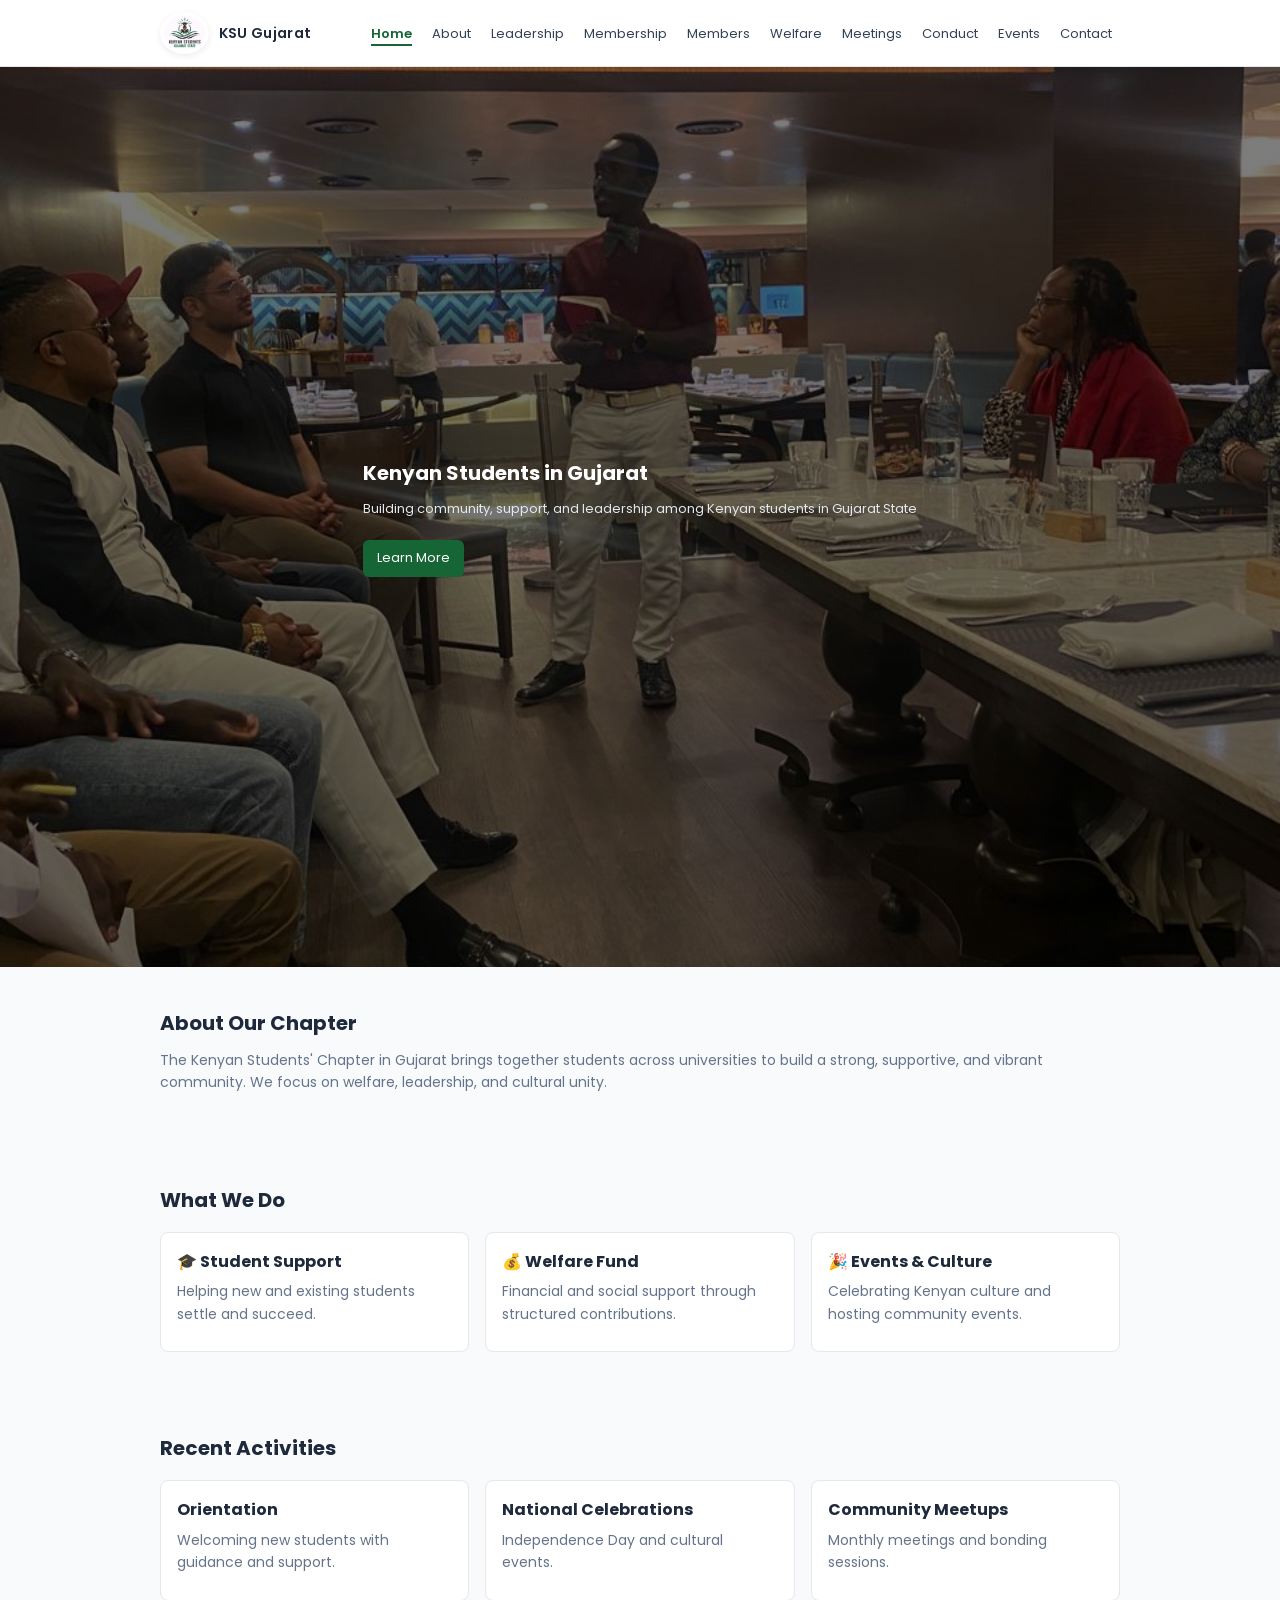
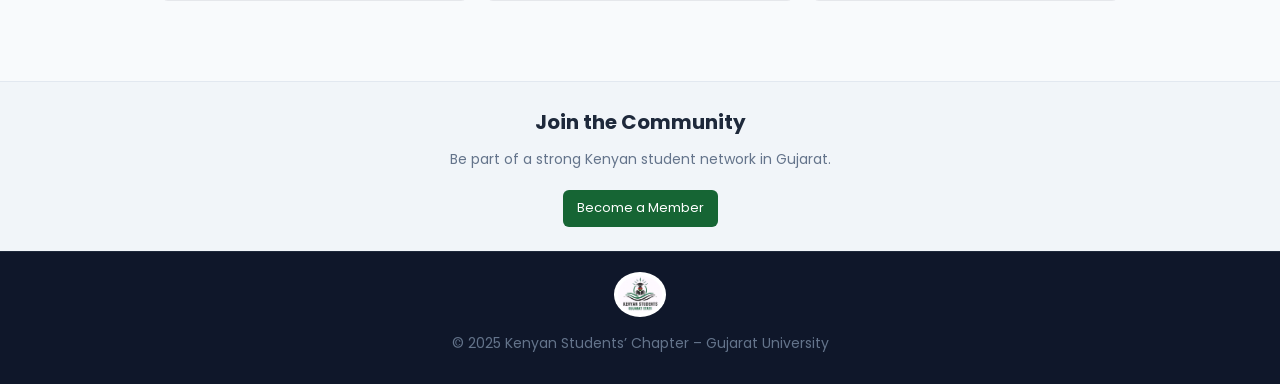
==== index.html @ ba3d0bf3 "initial commit" ====
<!DOCTYPE html>
<html lang="en">
<head>
  <meta charset="UTF-8">
  <meta name="viewport" content="width=device-width, initial-scale=1.0">

  <!-- Google Font -->
  <link href="https://fonts.googleapis.com/css2?family=Poppins:wght@300;400;600&display=swap" rel="stylesheet">

  <link rel="stylesheet" href="styles.css">
  <title>Kenyan Students' Chapter Gujarat</title>
</head>
<body>

<!-- NAVBAR -->
<nav class="navbar">
  <div class="nav-container">

    <!-- BRAND -->
    <div class="brand">
      <img src="images/logo.jpeg" class="logo">
      <span>KSU Gujarat</span>
    </div>

    <!-- NAV LINKS -->
    <div class="nav-links">
      <a href="index.html">Home</a>
      <a href="about.html">About</a>
      <a href="leadership.html">Leadership</a>
      <a href="membership.html">Membership</a>
      <a href="members.html">Members</a>
      <a href="welfare.html">Welfare</a>
      <a href="meetings.html">Meetings</a>
      <a href="conduct.html">Conduct</a>
      <a href="events.html">Events</a>
      <a href="contact.html">Contact</a>
    </div>

  </div>
</nav>
<!-- HERO -->
<section class="hero home-hero">
  <div class="overlay">
    <div>
      <h1>Kenyan Students in Gujarat</h1>
      <p>Building community, support, and leadership among Kenyan students in Gujarat State</p>
      <a href="#about" class="btn">Learn More</a>
    </div>
  </div>
</section>

<!-- ABOUT PREVIEW -->
<section id="about" class="section">
  <div class="content">
    <h2>About Our Chapter</h2>
    <p>
      The Kenyan Students' Chapter in Gujarat brings together students across universities
      to build a strong, supportive, and vibrant community. We focus on welfare,
      leadership, and cultural unity.
    </p>
  </div>
</section>

<!-- FEATURES -->
<section class="section light">
  <div class="content">
    <h2>What We Do</h2>

    <div class="grid">

      <div class="card">
        <h3>🎓 Student Support</h3>
        <p>Helping new and existing students settle and succeed.</p>
      </div>

      <div class="card">
        <h3>💰 Welfare Fund</h3>
        <p>Financial and social support through structured contributions.</p>
      </div>

      <div class="card">
        <h3>🎉 Events & Culture</h3>
        <p>Celebrating Kenyan culture and hosting community events.</p>
      </div>

    </div>
  </div>
</section>

<!-- EVENTS PREVIEW -->
<section class="section">
  <div class="content">
    <h2>Recent Activities</h2>

    <div class="grid">

      <div class="card">
        <h3>Orientation</h3>
        <p>Welcoming new students with guidance and support.</p>
      </div>

      <div class="card">
        <h3>National Celebrations</h3>
        <p>Independence Day and cultural events.</p>
      </div>

      <div class="card">
        <h3>Community Meetups</h3>
        <p>Monthly meetings and bonding sessions.</p>
      </div>

    </div>

  </div>
</section>

<!-- CTA -->
<section class="cta">
  <h2>Join the Community</h2>
  <p>Be part of a strong Kenyan student network in Gujarat.</p>
  <a href="membership.html" class="btn">Become a Member</a>
</section>

<!-- FOOTER -->
<footer>
  <img src="images/logo.jpeg" class="footer-logo">
  <p>© 2025 Kenyan Students’ Chapter – Gujarat University</p>
</footer>

<script src="script.js"></script>

<script>
  const links = document.querySelectorAll(".nav-links a");
  const currentPage = window.location.pathname.split("/").pop();

  links.forEach(link => {
    const linkPage = link.getAttribute("href");

    if (linkPage === currentPage || (currentPage === "" && linkPage === "index.html")) {
      link.classList.add("active");
    }
  });
</script>

</body>
</html>
---- styles.css ----
/* ===============================
   RESET & GLOBAL
=============================== */
* {
  margin: 0;
  padding: 0;
  box-sizing: border-box;
}

html {
  scroll-behavior: smooth;
}

body {
  font-family: 'Poppins', sans-serif;
  background: #f8fafc;
  color: #1e293b;
  line-height: 1.6;
}

/* ===============================
   DESIGN SYSTEM
=============================== */
:root {
  --space-xs: 6px;
  --space-sm: 10px;
  --space-md: 16px;
  --space-lg: 24px;
  --space-xl: 40px;

  --text-sm: 13px;
  --text-base: 14px;
  --text-md: 16px;
  --text-lg: 20px;
  --text-xl: 26px;

  --primary: #166534;
  --text-main: #1e293b;
  --text-muted: #64748b;
}

/* ===============================
   NAVBAR
=============================== */
.navbar {
  background: white;
  position: sticky;
  top: 0;
  z-index: 1000;
  border-bottom: 1px solid #e2e8f0;
}

.nav-container {
  max-width: 1000px;
  margin: auto;
  padding: 12px 20px;
  display: flex;
  justify-content: space-between;
  align-items: center;
}

.logo {
  height: 42px;
  border-radius: 50%;
  background: white;
  padding: 4px;
  box-shadow: 0 2px 6px rgba(0,0,0,0.08);
}
.nav-links a {
  margin: 0 8px;
  text-decoration: none;
  color: #334155;
  font-size: var(--text-sm);
  position: relative;
}

.nav-links a::after {
  content: "";
  position: absolute;
  width: 0%;
  height: 2px;
  background: var(--primary);
  bottom: -3px;
  left: 0;
  transition: 0.3s;
}

.nav-links a:hover::after {
  width: 100%;
}

/* ===============================
   HERO
=============================== */
.hero {
  height: 160px;
  display: flex;
  align-items: center;
  justify-content: center;
}

/* FIXED ALIGNMENT */
.overlay {
  max-width: 1000px;
  margin: auto;
  padding: 15px 20px;
  text-align: left;
}
.overlay h1 {
  font-size: var(--text-lg);
  color: white;
}

.overlay p {
  font-size: var(--text-sm);
  color: #e2e8f0;
}

/* ===============================
   HERO BACKGROUNDS
=============================== */
.home-hero {
  height: 100vh; /* full screen */
  background: linear-gradient(rgba(0,0,0,0.5), rgba(0,0,0,0.6)),
              url('images/home.jpeg') center/cover no-repeat;
  display: flex;
  align-items: center;
  justify-content: center;
}
.about-hero { background: linear-gradient(rgba(0,0,0,0.5), rgba(0,0,0,0.6)), url('images/about.jpeg') center/cover no-repeat; }
.leadership-hero { background: linear-gradient(rgba(0,0,0,0.5), rgba(0,0,0,0.6)), url('images/leadership.jpeg') center/cover no-repeat; }
.membership-hero { background: linear-gradient(rgba(0,0,0,0.5), rgba(0,0,0,0.6)), url('images/membership.jpeg') center/cover no-repeat; }
.welfare-hero { background: linear-gradient(rgba(0,0,0,0.5), rgba(0,0,0,0.6)), url('images/welfare.jpeg') center/cover no-repeat; }
.meetings-hero { background: linear-gradient(rgba(0,0,0,0.5), rgba(0,0,0,0.6)), url('images/meetings.jpeg') center/cover no-repeat; }
.conduct-hero { background: linear-gradient(rgba(0,0,0,0.5), rgba(0,0,0,0.6)), url('images/conduct.jpeg') center/cover no-repeat; }
.events-hero { background: linear-gradient(rgba(0,0,0,0.5), rgba(0,0,0,0.6)), url('images/events.jpeg') center/cover no-repeat; }
.contact-hero { background: linear-gradient(rgba(0,0,0,0.5), rgba(0,0,0,0.6)), url('images/contact.jpeg') center/cover no-repeat; }
.members-hero { background: linear-gradient(rgba(0,0,0,0.5), rgba(0,0,0,0.6)), url('images/members.jpeg') center/cover no-repeat; }

/* ===============================
   LAYOUT
=============================== */
.section {
  padding: var(--space-xl) var(--space-md);
}

.content {
  max-width: 1000px;
  margin: 0 auto;
  padding: 0 20px;
}
/* ===============================
   TYPOGRAPHY
=============================== */
h1 {
  font-size: var(--text-xl);
  margin-bottom: var(--space-sm);
}

h2 {
  font-size: var(--text-lg);
  margin-bottom: var(--space-sm);
}

h3 {
  font-size: var(--text-md);
  margin-bottom: var(--space-xs);
}

p {
  font-size: var(--text-base);
  color: var(--text-muted);
  margin-bottom: var(--space-sm);
}

/* ===============================
   GRID
=============================== */
.grid {
  display: grid;
  grid-template-columns: repeat(auto-fit, minmax(220px, 1fr));
  gap: var(--space-md);
  margin-top: var(--space-md);
}

/* ===============================
   CARDS
=============================== */
.card,
.contact-card,
.members-card {
  background: white;
  padding: var(--space-md);
  border-radius: 8px;
  border: 1px solid #e5e7eb;
  transition: 0.25s;
}

.card:hover,
.contact-card:hover,
.members-card:hover {
  transform: translateY(-3px);
  box-shadow: 0 6px 12px rgba(0,0,0,0.05);
}

/* ===============================
   PROFILE
=============================== */
.profile-card {
  text-align: center;
}

.profile-img {
  width: 100px;
  height: 100px;
  border-radius: 50%;
  object-fit: cover;
  border: 3px solid var(--primary);
  margin-bottom: 10px;
}

/* ===============================
   BUTTON
=============================== */
.btn {
  display: inline-block;
  margin-top: 10px;
  padding: 8px 14px;
  font-size: var(--text-sm);
  border-radius: 6px;
  background: var(--primary);
  color: white;
  text-decoration: none;
}

.btn:hover {
  background: #14532d;
}

/* ===============================
   EVENTS
=============================== */
.events-grid {
  display: grid;
  grid-template-columns: repeat(3, 1fr);
  gap: var(--space-md);
}

.event-card-modern {
  position: relative;
  height: 160px;
  border-radius: 10px;
  overflow: hidden;
}

.event-card-modern img {
  width: 100%;
  height: 100%;
  object-fit: cover;
  transition: transform 0.4s ease;
}

.event-overlay {
  position: absolute;
  bottom: 0;
  width: 100%;
  padding: 10px;
  background: linear-gradient(transparent, rgba(0,0,0,0.8));
  color: white;
}

.event-overlay h3 {
  font-size: 14px;
}

.event-overlay p {
  font-size: 12px;
}

.event-card-modern:hover img {
  transform: scale(1.05);
}

/* ===============================
   CTA
=============================== */
.cta {
  background: #f1f5f9;
  padding: var(--space-lg);
  margin-top: var(--space-xl);
  border-top: 1px solid #e2e8f0;
  text-align: center;
}

/* ===============================
   FOOTER
=============================== */
footer {
  background: #0f172a;
  color: #cbd5e1;
  text-align: center;
  padding: 20px 15px;
  font-size: 13px;
  border-top: 1px solid #1e293b;
}
.footer-logo {
  height: 45px;
  border-radius: 50%;
  background: white;
  padding: 4px;
  margin-bottom: 8px;
}
/* ===============================
   RESPONSIVE
=============================== */
@media (max-width: 768px) {
  .nav-container {
    flex-direction: column;
  }

  .hero {
    height: 140px;
  }

  .events-grid {
    grid-template-columns: 1fr;
  }
}
.brand {
  display: flex;
  align-items: center;
  gap: 10px;
}

.brand span {
  font-size: 14px;
  font-weight: 600;
  color: #1e293b;
  letter-spacing: 0.3px;
}
/* ACTIVE NAV LINK */
.nav-links a.active {
  color: #166534;
  font-weight: 600;
}

/* keep underline visible */
.nav-links a.active::after {
  width: 100%;
}
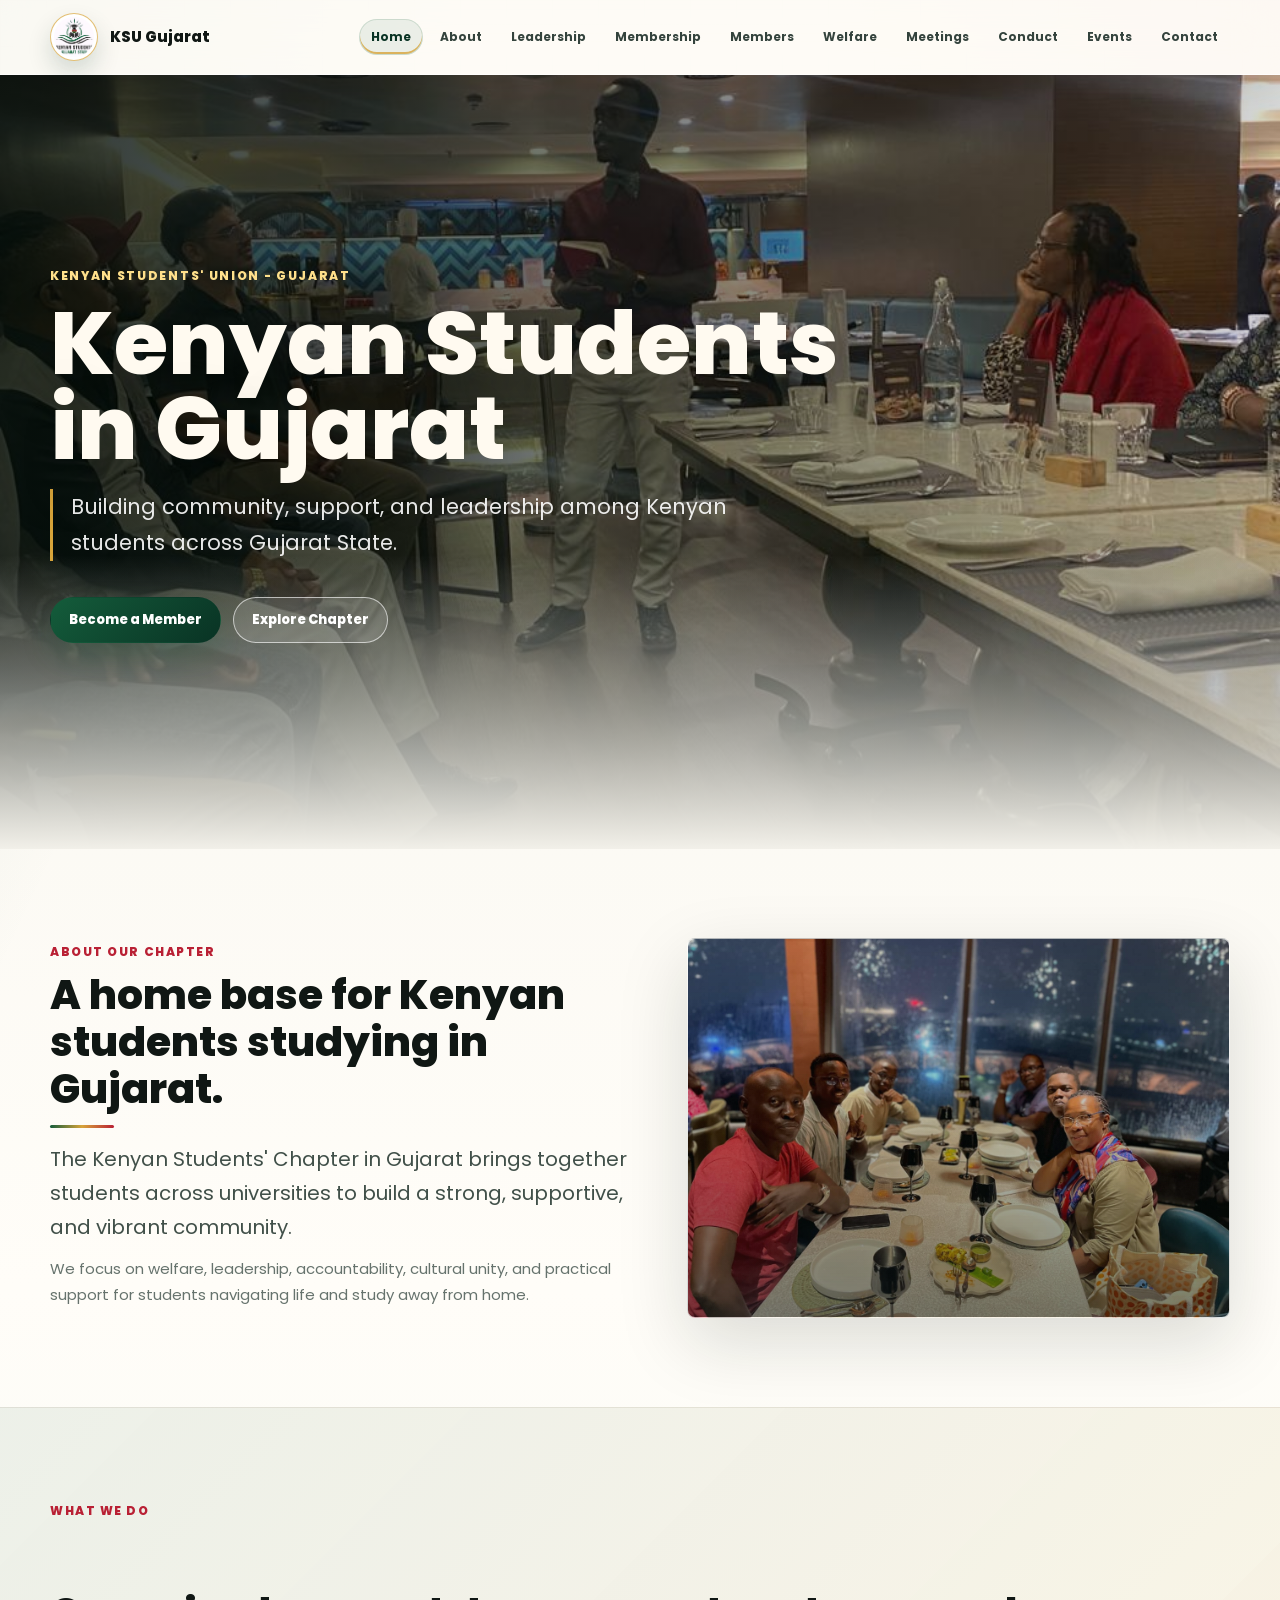
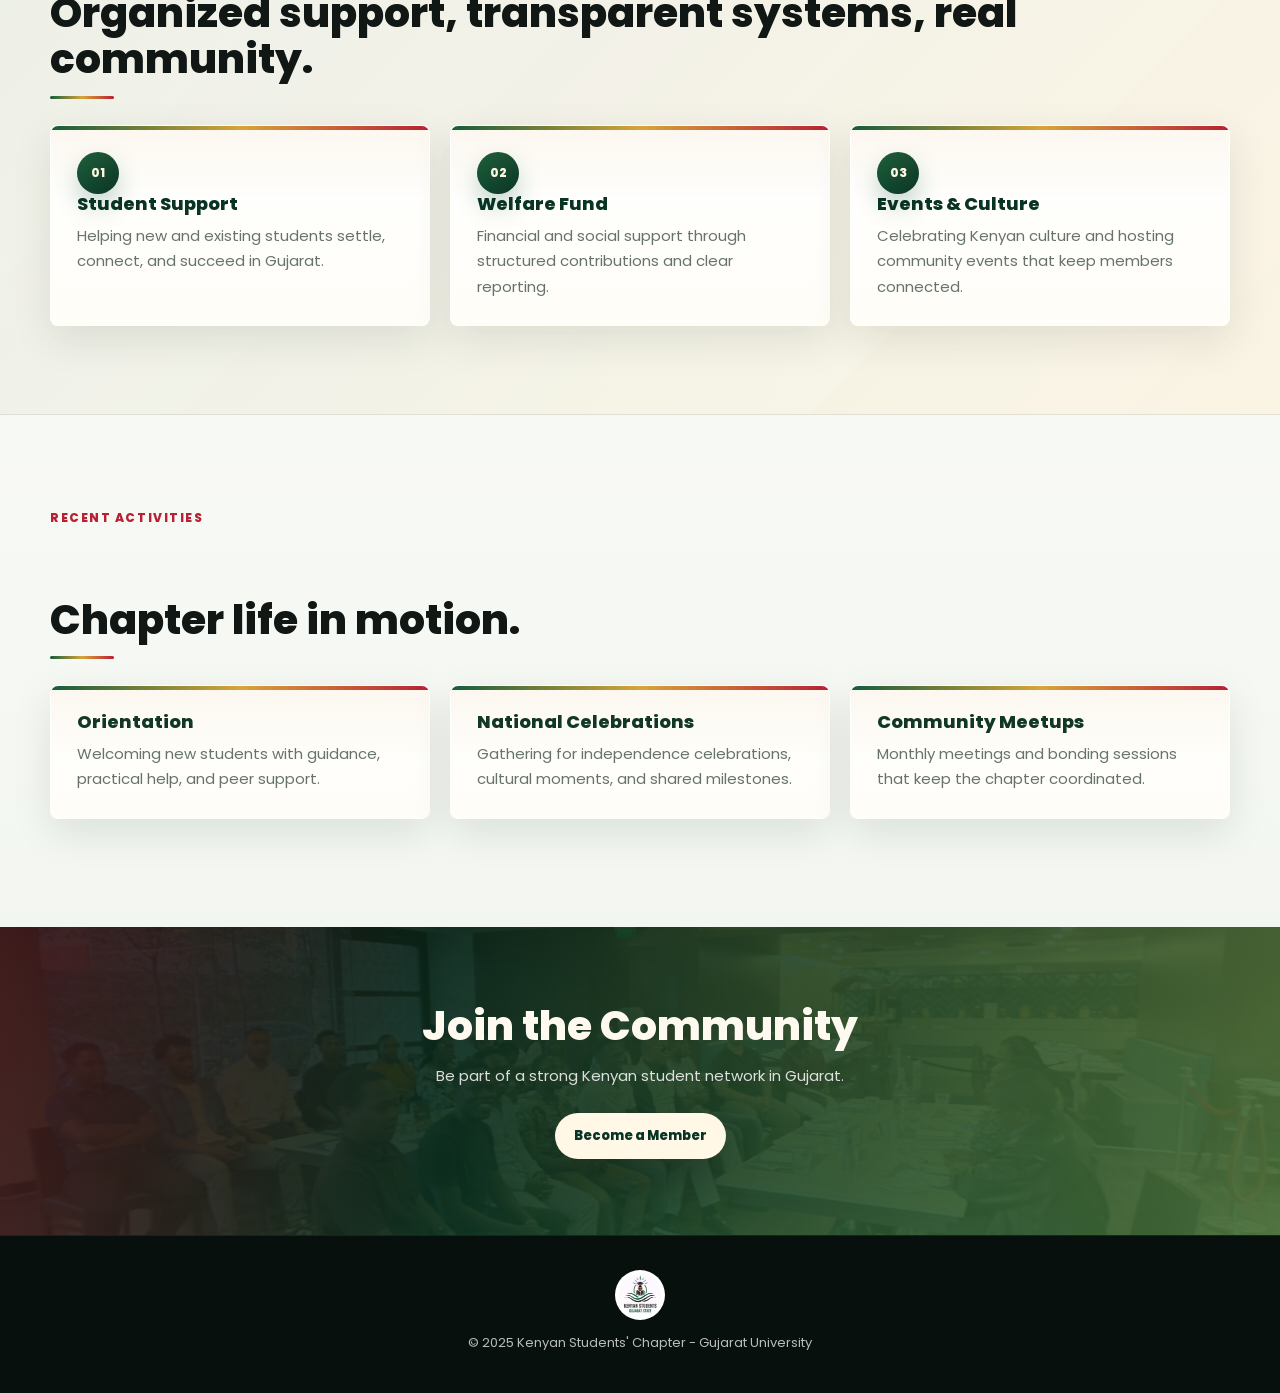
==== commit c7b2b4cb: "Refresh website design" ====
--- a/index.html
+++ b/index.html
@@ -3,26 +3,21 @@
 <head>
   <meta charset="UTF-8">
   <meta name="viewport" content="width=device-width, initial-scale=1.0">
-
-  <!-- Google Font -->
-  <link href="https://fonts.googleapis.com/css2?family=Poppins:wght@300;400;600&display=swap" rel="stylesheet">
-
+  <link rel="preconnect" href="https://fonts.googleapis.com">
+  <link rel="preconnect" href="https://fonts.gstatic.com" crossorigin>
+  <link href="https://fonts.googleapis.com/css2?family=Poppins:wght@300;400;600;700;800&display=swap" rel="stylesheet">
   <link rel="stylesheet" href="styles.css">
   <title>Kenyan Students' Chapter Gujarat</title>
 </head>
 <body>
 
-<!-- NAVBAR -->
 <nav class="navbar">
   <div class="nav-container">
+    <a href="index.html" class="brand">
+      <img src="images/logo.jpeg" class="logo" alt="KSU Gujarat Logo">
+      <span>KSU Gujarat</span>
+    </a>
 
-    <!-- BRAND -->
-    <div class="brand">
-      <img src="images/logo.jpeg" class="logo">
-      <span>KSU Gujarat</span>
-    </div>
-
-    <!-- NAV LINKS -->
     <div class="nav-links">
       <a href="index.html">Home</a>
       <a href="about.html">About</a>
@@ -35,113 +30,103 @@
       <a href="events.html">Events</a>
       <a href="contact.html">Contact</a>
     </div>
-
   </div>
 </nav>
-<!-- HERO -->
+
 <section class="hero home-hero">
   <div class="overlay">
     <div>
+      <span class="hero-kicker">Kenyan Students' Union - Gujarat</span>
       <h1>Kenyan Students in Gujarat</h1>
-      <p>Building community, support, and leadership among Kenyan students in Gujarat State</p>
-      <a href="#about" class="btn">Learn More</a>
+      <p>Building community, support, and leadership among Kenyan students across Gujarat State.</p>
+      <div class="hero-actions">
+        <a href="membership.html" class="btn">Become a Member</a>
+        <a href="#about" class="btn secondary">Explore Chapter</a>
+      </div>
     </div>
   </div>
 </section>
 
-<!-- ABOUT PREVIEW -->
 <section id="about" class="section">
-  <div class="content">
-    <h2>About Our Chapter</h2>
-    <p>
-      The Kenyan Students' Chapter in Gujarat brings together students across universities
-      to build a strong, supportive, and vibrant community. We focus on welfare,
-      leadership, and cultural unity.
-    </p>
+  <div class="content intro-panel">
+    <div class="intro-copy">
+      <span class="section-label">About Our Chapter</span>
+      <h2>A home base for Kenyan students studying in Gujarat.</h2>
+      <p class="lead">
+        The Kenyan Students' Chapter in Gujarat brings together students across universities
+        to build a strong, supportive, and vibrant community.
+      </p>
+      <p>
+        We focus on welfare, leadership, accountability, cultural unity, and practical support
+        for students navigating life and study away from home.
+      </p>
+    </div>
+    <div class="feature-media home" aria-hidden="true"></div>
   </div>
 </section>
 
-<!-- FEATURES -->
 <section class="section light">
   <div class="content">
-    <h2>What We Do</h2>
+    <span class="section-label">What We Do</span>
+    <h2>Organized support, transparent systems, real community.</h2>
 
     <div class="grid">
-
       <div class="card">
-        <h3>🎓 Student Support</h3>
-        <p>Helping new and existing students settle and succeed.</p>
+        <span class="icon-badge">01</span>
+        <h3>Student Support</h3>
+        <p>Helping new and existing students settle, connect, and succeed in Gujarat.</p>
       </div>
 
       <div class="card">
-        <h3>💰 Welfare Fund</h3>
-        <p>Financial and social support through structured contributions.</p>
+        <span class="icon-badge">02</span>
+        <h3>Welfare Fund</h3>
+        <p>Financial and social support through structured contributions and clear reporting.</p>
       </div>
 
       <div class="card">
-        <h3>🎉 Events & Culture</h3>
-        <p>Celebrating Kenyan culture and hosting community events.</p>
+        <span class="icon-badge">03</span>
+        <h3>Events & Culture</h3>
+        <p>Celebrating Kenyan culture and hosting community events that keep members connected.</p>
       </div>
-
     </div>
   </div>
 </section>
 
-<!-- EVENTS PREVIEW -->
 <section class="section">
   <div class="content">
-    <h2>Recent Activities</h2>
+    <span class="section-label">Recent Activities</span>
+    <h2>Chapter life in motion.</h2>
 
     <div class="grid">
-
       <div class="card">
         <h3>Orientation</h3>
-        <p>Welcoming new students with guidance and support.</p>
+        <p>Welcoming new students with guidance, practical help, and peer support.</p>
       </div>
 
       <div class="card">
         <h3>National Celebrations</h3>
-        <p>Independence Day and cultural events.</p>
+        <p>Gathering for independence celebrations, cultural moments, and shared milestones.</p>
       </div>
 
       <div class="card">
         <h3>Community Meetups</h3>
-        <p>Monthly meetings and bonding sessions.</p>
+        <p>Monthly meetings and bonding sessions that keep the chapter coordinated.</p>
       </div>
-
     </div>
-
   </div>
 </section>
 
-<!-- CTA -->
 <section class="cta">
   <h2>Join the Community</h2>
   <p>Be part of a strong Kenyan student network in Gujarat.</p>
   <a href="membership.html" class="btn">Become a Member</a>
 </section>
 
-<!-- FOOTER -->
 <footer>
-  <img src="images/logo.jpeg" class="footer-logo">
-  <p>© 2025 Kenyan Students’ Chapter – Gujarat University</p>
+  <img src="images/logo.jpeg" class="footer-logo" alt="KSU Gujarat Logo">
+  <p>&copy; 2025 Kenyan Students' Chapter - Gujarat University</p>
 </footer>
 
 <script src="script.js"></script>
-
-<script>
-  const links = document.querySelectorAll(".nav-links a");
-  const currentPage = window.location.pathname.split("/").pop();
-
-  links.forEach(link => {
-    const linkPage = link.getAttribute("href");
-
-    if (linkPage === currentPage || (currentPage === "" && linkPage === "index.html")) {
-      link.classList.add("active");
-    }
-  });
-</script>
-
 </body>
 </html>
-
--- a/styles.css
+++ b/styles.css
@@ -1,10 +1,30 @@
 /* ===============================
-   RESET & GLOBAL
+   RESET & TOKENS
 =============================== */
 * {
+  box-sizing: border-box;
   margin: 0;
   padding: 0;
-  box-sizing: border-box;
+}
+
+:root {
+  --ink: #101714;
+  --ink-soft: #24332d;
+  --muted: #66736d;
+  --paper: #fffdf8;
+  --canvas: #f6f4ed;
+  --canvas-2: #eef4ef;
+  --line: rgba(16, 23, 20, 0.1);
+  --line-strong: rgba(16, 23, 20, 0.16);
+  --green: #145c3b;
+  --green-dark: #093324;
+  --red: #b92034;
+  --gold: #d7a43a;
+  --white: #ffffff;
+  --shadow: 0 24px 70px rgba(13, 29, 22, 0.15);
+  --shadow-soft: 0 14px 40px rgba(13, 29, 22, 0.1);
+  --radius: 8px;
+  --max: 1180px;
 }
 
 html {
@@ -12,339 +32,773 @@
 }
 
 body {
-  font-family: 'Poppins', sans-serif;
-  background: #f8fafc;
-  color: #1e293b;
-  line-height: 1.6;
-}
-
-/* ===============================
-   DESIGN SYSTEM
-=============================== */
-:root {
-  --space-xs: 6px;
-  --space-sm: 10px;
-  --space-md: 16px;
-  --space-lg: 24px;
-  --space-xl: 40px;
-
-  --text-sm: 13px;
-  --text-base: 14px;
-  --text-md: 16px;
-  --text-lg: 20px;
-  --text-xl: 26px;
-
-  --primary: #166534;
-  --text-main: #1e293b;
-  --text-muted: #64748b;
+  min-height: 100vh;
+  overflow-x: hidden;
+  font-family: "Poppins", Arial, sans-serif;
+  background:
+    linear-gradient(115deg, rgba(20, 92, 59, 0.1), transparent 26rem),
+    linear-gradient(235deg, rgba(185, 32, 52, 0.08), transparent 24rem),
+    linear-gradient(180deg, var(--canvas) 0%, var(--paper) 43%, var(--canvas-2) 100%);
+  color: var(--ink);
+  line-height: 1.7;
+  text-rendering: optimizeLegibility;
+}
+
+body::before {
+  content: "";
+  position: fixed;
+  inset: 0;
+  z-index: -1;
+  pointer-events: none;
+  background-image:
+    linear-gradient(rgba(16, 23, 20, 0.035) 1px, transparent 1px),
+    linear-gradient(90deg, rgba(16, 23, 20, 0.035) 1px, transparent 1px);
+  background-size: 46px 46px;
+  mask-image: linear-gradient(180deg, rgba(0, 0, 0, 0.7), transparent 72%);
+}
+
+img {
+  display: block;
+  max-width: 100%;
+}
+
+a {
+  color: inherit;
+}
+
+ul {
+  padding-left: 1.25rem;
+}
+
+li {
+  color: var(--muted);
+}
+
+li + li {
+  margin-top: 0.6rem;
 }
 
 /* ===============================
    NAVBAR
 =============================== */
 .navbar {
-  background: white;
   position: sticky;
   top: 0;
   z-index: 1000;
-  border-bottom: 1px solid #e2e8f0;
+  border-bottom: 1px solid rgba(255, 255, 255, 0.62);
+  background: rgba(255, 253, 248, 0.82);
+  box-shadow: 0 12px 38px rgba(8, 18, 14, 0.08);
+  backdrop-filter: blur(20px) saturate(1.25);
 }
 
 .nav-container {
-  max-width: 1000px;
-  margin: auto;
-  padding: 12px 20px;
+  width: min(var(--max), calc(100% - 44px));
+  margin: 0 auto;
+  padding: 13px 0;
   display: flex;
+  align-items: center;
   justify-content: space-between;
+  gap: 22px;
+}
+
+.brand {
+  display: inline-flex;
   align-items: center;
+  gap: 12px;
+  flex: 0 0 auto;
+  text-decoration: none;
 }
 
 .logo {
-  height: 42px;
+  width: 48px;
+  height: 48px;
+  object-fit: cover;
+  border: 1px solid rgba(215, 164, 58, 0.7);
   border-radius: 50%;
-  background: white;
-  padding: 4px;
-  box-shadow: 0 2px 6px rgba(0,0,0,0.08);
-}
+  padding: 3px;
+  background: var(--white);
+  box-shadow: 0 12px 24px rgba(9, 51, 36, 0.16);
+}
+
+.brand span {
+  color: var(--ink);
+  font-size: 15px;
+  font-weight: 800;
+  letter-spacing: 0;
+  white-space: nowrap;
+}
+
+.nav-links {
+  display: flex;
+  justify-content: flex-end;
+  align-items: center;
+  flex-wrap: wrap;
+  gap: 5px;
+}
+
 .nav-links a {
-  margin: 0 8px;
+  position: relative;
+  min-height: 34px;
+  border: 1px solid transparent;
+  border-radius: 999px;
+  padding: 7px 11px;
+  color: #34433d;
+  font-size: 12px;
+  font-weight: 700;
   text-decoration: none;
-  color: #334155;
-  font-size: var(--text-sm);
+  transition: color 0.2s ease, background 0.2s ease, border-color 0.2s ease, transform 0.2s ease;
+}
+
+.nav-links a:hover,
+.nav-links a.active {
+  color: var(--green-dark);
+  border-color: rgba(20, 92, 59, 0.14);
+  background: rgba(20, 92, 59, 0.08);
+}
+
+.nav-links a.active {
+  box-shadow: inset 0 -2px 0 rgba(215, 164, 58, 0.8);
+}
+
+/* ===============================
+   HERO
+=============================== */
+.hero {
   position: relative;
-}
-
-.nav-links a::after {
+  min-height: 390px;
+  display: flex;
+  align-items: center;
+  overflow: hidden;
+  isolation: isolate;
+  background-position: center;
+  background-size: cover;
+}
+
+.hero::after {
   content: "";
   position: absolute;
-  width: 0%;
-  height: 2px;
-  background: var(--primary);
-  bottom: -3px;
-  left: 0;
-  transition: 0.3s;
-}
-
-.nav-links a:hover::after {
-  width: 100%;
-}
-
-/* ===============================
-   HERO
-=============================== */
-.hero {
-  height: 160px;
+  inset: auto 0 0;
+  height: 38%;
+  z-index: -1;
+  background: linear-gradient(180deg, transparent, rgba(246, 244, 237, 0.98));
+}
+
+.home-hero {
+  min-height: min(800px, 86svh);
+}
+
+.overlay {
+  width: min(var(--max), calc(100% - 44px));
+  margin: 0 auto;
+  padding: 72px 0 92px;
+  color: var(--white);
+  text-align: left;
+}
+
+.overlay > div {
+  max-width: 800px;
+}
+
+.overlay h1 {
+  max-width: 840px;
+  margin-bottom: 18px;
+  color: #fffaf0;
+  font-size: clamp(42px, 7vw, 88px);
+  font-weight: 800;
+  line-height: 0.96;
+  letter-spacing: 0;
+  text-shadow: 0 22px 55px rgba(0, 0, 0, 0.36);
+}
+
+.hero:not(.home-hero) .overlay h1 {
+  max-width: 800px;
+  font-size: clamp(36px, 5.5vw, 62px);
+}
+
+.overlay p {
+  max-width: 680px;
+  margin-bottom: 26px;
+  color: rgba(255, 255, 255, 0.9);
+  font-size: clamp(16px, 2vw, 21px);
+  font-weight: 400;
+}
+
+.home-hero .overlay p {
+  border-left: 3px solid var(--gold);
+  padding-left: 18px;
+}
+
+.hero-actions {
   display: flex;
   align-items: center;
-  justify-content: center;
-}
-
-/* FIXED ALIGNMENT */
-.overlay {
-  max-width: 1000px;
-  margin: auto;
-  padding: 15px 20px;
-  text-align: left;
-}
-.overlay h1 {
-  font-size: var(--text-lg);
-  color: white;
-}
-
-.overlay p {
-  font-size: var(--text-sm);
-  color: #e2e8f0;
+  flex-wrap: wrap;
+  gap: 12px;
+}
+
+.hero-kicker,
+.eyebrow {
+  display: inline-flex;
+  align-items: center;
+  margin-bottom: 16px;
+  color: #ffe08b;
+  font-size: 12px;
+  font-weight: 800;
+  letter-spacing: 0.14em;
+  text-transform: uppercase;
 }
 
 /* ===============================
    HERO BACKGROUNDS
 =============================== */
 .home-hero {
-  height: 100vh; /* full screen */
-  background: linear-gradient(rgba(0,0,0,0.5), rgba(0,0,0,0.6)),
-              url('images/home.jpeg') center/cover no-repeat;
-  display: flex;
+  background:
+    linear-gradient(90deg, rgba(4, 14, 10, 0.84), rgba(4, 14, 10, 0.5) 53%, rgba(4, 14, 10, 0.16)),
+    linear-gradient(0deg, rgba(4, 14, 10, 0.54), transparent 45%),
+    url("images/home.jpeg") center/cover no-repeat;
+}
+
+.about-hero { background: linear-gradient(90deg, rgba(4, 14, 10, 0.8), rgba(4, 14, 10, 0.3)), url("images/about.jpeg") center/cover no-repeat; }
+.leadership-hero { background: linear-gradient(90deg, rgba(4, 14, 10, 0.8), rgba(4, 14, 10, 0.3)), url("images/leadership.jpeg") center/cover no-repeat; }
+.membership-hero { background: linear-gradient(90deg, rgba(4, 14, 10, 0.8), rgba(4, 14, 10, 0.3)), url("images/membership.jpeg") center/cover no-repeat; }
+.welfare-hero { background: linear-gradient(90deg, rgba(4, 14, 10, 0.8), rgba(4, 14, 10, 0.3)), url("images/welfare.jpeg") center/cover no-repeat; }
+.meetings-hero { background: linear-gradient(90deg, rgba(4, 14, 10, 0.8), rgba(4, 14, 10, 0.3)), url("images/meetings.jpeg") center/cover no-repeat; }
+.conduct-hero { background: linear-gradient(90deg, rgba(4, 14, 10, 0.8), rgba(4, 14, 10, 0.3)), url("images/conduct.jpeg") center/cover no-repeat; }
+.events-hero { background: linear-gradient(90deg, rgba(4, 14, 10, 0.8), rgba(4, 14, 10, 0.3)), url("images/events.jpeg") center/cover no-repeat; }
+.contact-hero { background: linear-gradient(90deg, rgba(4, 14, 10, 0.8), rgba(4, 14, 10, 0.3)), url("images/contact.jpeg") center/cover no-repeat; }
+.members-hero { background: linear-gradient(90deg, rgba(4, 14, 10, 0.8), rgba(4, 14, 10, 0.3)), url("images/members.jpeg") center/cover no-repeat; }
+
+/* ===============================
+   LAYOUT
+=============================== */
+.section {
+  padding: 88px 22px;
+}
+
+.section.light {
+  border-block: 1px solid rgba(16, 23, 20, 0.08);
+  background:
+    linear-gradient(135deg, rgba(20, 92, 59, 0.08), rgba(215, 164, 58, 0.1)),
+    rgba(255, 253, 248, 0.86);
+}
+
+.content {
+  width: min(var(--max), 100%);
+  margin: 0 auto;
+}
+
+body > .content {
+  padding: 86px 22px;
+}
+
+.content > h2:not(:first-child) {
+  margin-top: 58px;
+}
+
+.intro-panel,
+.split-section {
+  display: grid;
+  grid-template-columns: minmax(0, 1fr) minmax(310px, 0.92fr);
+  gap: 46px;
+  align-items: center;
+}
+
+.split-section {
+  align-items: start;
+}
+
+.intro-copy {
+  max-width: 720px;
+}
+
+.feature-media {
+  min-height: 380px;
+  overflow: hidden;
+  border: 1px solid rgba(255, 255, 255, 0.66);
+  border-radius: var(--radius);
+  background:
+    linear-gradient(180deg, rgba(5, 16, 12, 0.02), rgba(5, 16, 12, 0.52)),
+    url("images/events.jpeg") center/cover no-repeat;
+  box-shadow: var(--shadow);
+}
+
+.feature-media.home {
+  background:
+    linear-gradient(180deg, rgba(5, 16, 12, 0.02), rgba(5, 16, 12, 0.54)),
+    url("images/embassy1.jpeg") center/cover no-repeat;
+}
+
+/* ===============================
+   TYPE
+=============================== */
+h1,
+h2,
+h3 {
+  color: var(--ink);
+  line-height: 1.14;
+  letter-spacing: 0;
+}
+
+h2 {
+  margin-bottom: 14px;
+  font-size: clamp(28px, 3.2vw, 44px);
+  font-weight: 800;
+}
+
+h2::after {
+  content: "";
+  display: block;
+  width: 64px;
+  height: 3px;
+  margin-top: 13px;
+  border-radius: 999px;
+  background: linear-gradient(90deg, var(--green), var(--gold), var(--red));
+}
+
+.cta h2::after,
+footer h2::after {
+  display: none;
+}
+
+h3 {
+  margin-bottom: 8px;
+  font-size: 18px;
+  font-weight: 800;
+}
+
+p {
+  margin-bottom: 12px;
+  color: var(--muted);
+  font-size: 15px;
+}
+
+.lead {
+  color: #415049;
+  font-size: clamp(17px, 2vw, 20px);
+}
+
+.section-label {
+  display: inline-block;
+  margin-bottom: 10px;
+  color: var(--red);
+  font-size: 12px;
+  font-weight: 800;
+  letter-spacing: 0.13em;
+  text-transform: uppercase;
+}
+
+strong {
+  color: var(--green-dark);
+}
+
+/* ===============================
+   CARDS & GRIDS
+=============================== */
+.grid,
+.contact-grid,
+.members-grid {
+  display: grid;
+  grid-template-columns: repeat(auto-fit, minmax(245px, 1fr));
+  gap: 20px;
+  margin-top: 26px;
+}
+
+.events-grid {
+  display: grid;
+  grid-template-columns: repeat(4, 1fr);
+  gap: 20px;
+  margin-top: 26px;
+}
+
+.card,
+.contact-card,
+.members-card,
+.step {
+  position: relative;
+  min-height: 100%;
+  overflow: hidden;
+  border: 1px solid rgba(255, 255, 255, 0.72);
+  border-radius: var(--radius);
+  padding: 26px;
+  background:
+    linear-gradient(180deg, rgba(255, 255, 255, 0.96), rgba(255, 253, 248, 0.88)),
+    var(--paper);
+  box-shadow: var(--shadow-soft);
+  transition: transform 0.24s ease, box-shadow 0.24s ease, border-color 0.24s ease;
+}
+
+.card::before,
+.contact-card::before,
+.members-card::before,
+.step::before {
+  content: "";
+  position: absolute;
+  inset: 0 0 auto;
+  height: 4px;
+  background: linear-gradient(90deg, var(--green), var(--gold), var(--red));
+}
+
+.card::after,
+.contact-card::after,
+.members-card::after,
+.step::after {
+  content: "";
+  position: absolute;
+  inset: 4px 0 auto;
+  height: 70px;
+  pointer-events: none;
+  background: linear-gradient(180deg, rgba(215, 164, 58, 0.08), transparent);
+}
+
+.card:hover,
+.contact-card:hover,
+.members-card:hover,
+.step:hover {
+  transform: translateY(-5px);
+  border-color: rgba(20, 92, 59, 0.24);
+  box-shadow: 0 28px 62px rgba(13, 29, 22, 0.16);
+}
+
+.card h3,
+.contact-card h3,
+.members-card h3,
+.step h3 {
+  color: var(--green-dark);
+}
+
+.card p:last-child,
+.contact-card p:last-child,
+.members-card p:last-child,
+.step p:last-child {
+  margin-bottom: 0;
+}
+
+.steps {
+  display: grid;
+  grid-template-columns: repeat(4, 1fr);
+  gap: 20px;
+  margin-top: 26px;
+}
+
+.step h3 {
+  font-size: 17px;
+}
+
+.feature-list {
+  display: grid;
+  gap: 14px;
+  margin-top: 24px;
+}
+
+.feature-list .card {
+  display: grid;
+  grid-template-columns: auto 1fr;
+  gap: 16px;
+  align-items: start;
+}
+
+.icon-badge {
+  display: inline-grid;
+  width: 42px;
+  height: 42px;
+  place-items: center;
+  border-radius: 50%;
+  background: linear-gradient(135deg, var(--green), var(--green-dark));
+  color: #fff8e6;
+  font-size: 12px;
+  font-weight: 800;
+  box-shadow: 0 12px 24px rgba(20, 92, 59, 0.25);
+}
+
+/* ===============================
+   PROFILE
+=============================== */
+.profile-card {
+  text-align: center;
+}
+
+.profile-img {
+  width: 122px;
+  height: 122px;
+  margin: 0 auto 18px;
+  border: 5px solid var(--paper);
+  border-radius: 50%;
+  object-fit: cover;
+  outline: 1px solid rgba(215, 164, 58, 0.9);
+  box-shadow: 0 18px 34px rgba(13, 29, 22, 0.18);
+}
+
+/* ===============================
+   BUTTONS & LINKS
+=============================== */
+.btn,
+.contact-link {
+  display: inline-flex;
   align-items: center;
   justify-content: center;
-}
-.about-hero { background: linear-gradient(rgba(0,0,0,0.5), rgba(0,0,0,0.6)), url('images/about.jpeg') center/cover no-repeat; }
-.leadership-hero { background: linear-gradient(rgba(0,0,0,0.5), rgba(0,0,0,0.6)), url('images/leadership.jpeg') center/cover no-repeat; }
-.membership-hero { background: linear-gradient(rgba(0,0,0,0.5), rgba(0,0,0,0.6)), url('images/membership.jpeg') center/cover no-repeat; }
-.welfare-hero { background: linear-gradient(rgba(0,0,0,0.5), rgba(0,0,0,0.6)), url('images/welfare.jpeg') center/cover no-repeat; }
-.meetings-hero { background: linear-gradient(rgba(0,0,0,0.5), rgba(0,0,0,0.6)), url('images/meetings.jpeg') center/cover no-repeat; }
-.conduct-hero { background: linear-gradient(rgba(0,0,0,0.5), rgba(0,0,0,0.6)), url('images/conduct.jpeg') center/cover no-repeat; }
-.events-hero { background: linear-gradient(rgba(0,0,0,0.5), rgba(0,0,0,0.6)), url('images/events.jpeg') center/cover no-repeat; }
-.contact-hero { background: linear-gradient(rgba(0,0,0,0.5), rgba(0,0,0,0.6)), url('images/contact.jpeg') center/cover no-repeat; }
-.members-hero { background: linear-gradient(rgba(0,0,0,0.5), rgba(0,0,0,0.6)), url('images/members.jpeg') center/cover no-repeat; }
-
-/* ===============================
-   LAYOUT
-=============================== */
-.section {
-  padding: var(--space-xl) var(--space-md);
-}
-
-.content {
-  max-width: 1000px;
-  margin: 0 auto;
-  padding: 0 20px;
-}
-/* ===============================
-   TYPOGRAPHY
-=============================== */
-h1 {
-  font-size: var(--text-xl);
-  margin-bottom: var(--space-sm);
-}
-
-h2 {
-  font-size: var(--text-lg);
-  margin-bottom: var(--space-sm);
-}
-
-h3 {
-  font-size: var(--text-md);
-  margin-bottom: var(--space-xs);
-}
-
-p {
-  font-size: var(--text-base);
-  color: var(--text-muted);
-  margin-bottom: var(--space-sm);
-}
-
-/* ===============================
-   GRID
-=============================== */
-.grid {
-  display: grid;
-  grid-template-columns: repeat(auto-fit, minmax(220px, 1fr));
-  gap: var(--space-md);
-  margin-top: var(--space-md);
-}
-
-/* ===============================
-   CARDS
-=============================== */
-.card,
-.contact-card,
-.members-card {
-  background: white;
-  padding: var(--space-md);
-  border-radius: 8px;
-  border: 1px solid #e5e7eb;
-  transition: 0.25s;
-}
-
-.card:hover,
-.contact-card:hover,
-.members-card:hover {
-  transform: translateY(-3px);
-  box-shadow: 0 6px 12px rgba(0,0,0,0.05);
-}
-
-/* ===============================
-   PROFILE
-=============================== */
-.profile-card {
-  text-align: center;
-}
-
-.profile-img {
-  width: 100px;
-  height: 100px;
-  border-radius: 50%;
-  object-fit: cover;
-  border: 3px solid var(--primary);
-  margin-bottom: 10px;
-}
-
-/* ===============================
-   BUTTON
-=============================== */
-.btn {
-  display: inline-block;
+  min-height: 44px;
   margin-top: 10px;
-  padding: 8px 14px;
-  font-size: var(--text-sm);
-  border-radius: 6px;
-  background: var(--primary);
-  color: white;
+  border: 1px solid transparent;
+  border-radius: 999px;
+  padding: 11px 18px;
+  background: linear-gradient(135deg, var(--green), var(--green-dark));
+  color: var(--white);
+  font-size: 13px;
+  font-weight: 800;
   text-decoration: none;
-}
-
-.btn:hover {
-  background: #14532d;
+  box-shadow: 0 14px 30px rgba(20, 92, 59, 0.24);
+  transition: transform 0.2s ease, box-shadow 0.2s ease, background 0.2s ease;
+}
+
+.btn:hover,
+.contact-link:hover {
+  transform: translateY(-2px);
+  box-shadow: 0 20px 38px rgba(20, 92, 59, 0.3);
+}
+
+.btn.secondary {
+  border-color: rgba(255, 255, 255, 0.62);
+  background: rgba(255, 255, 255, 0.12);
+  box-shadow: none;
+}
+
+.contact-link {
+  margin-right: 8px;
+  margin-bottom: 8px;
+  border-color: rgba(215, 164, 58, 0.44);
+  background: #fff8e6;
+  color: var(--green-dark);
+  box-shadow: none;
 }
 
 /* ===============================
    EVENTS
 =============================== */
-.events-grid {
-  display: grid;
-  grid-template-columns: repeat(3, 1fr);
-  gap: var(--space-md);
-}
-
 .event-card-modern {
   position: relative;
-  height: 160px;
-  border-radius: 10px;
+  min-height: 285px;
   overflow: hidden;
+  border: 1px solid rgba(255, 255, 255, 0.7);
+  border-radius: var(--radius);
+  background: #102018;
+  box-shadow: var(--shadow-soft);
 }
 
 .event-card-modern img {
   width: 100%;
   height: 100%;
+  min-height: 285px;
   object-fit: cover;
-  transition: transform 0.4s ease;
+  transition: transform 0.55s ease, filter 0.55s ease;
 }
 
 .event-overlay {
   position: absolute;
-  bottom: 0;
-  width: 100%;
-  padding: 10px;
-  background: linear-gradient(transparent, rgba(0,0,0,0.8));
-  color: white;
+  inset: auto 0 0;
+  padding: 64px 20px 20px;
+  background: linear-gradient(180deg, transparent, rgba(3, 12, 8, 0.92));
+  color: var(--white);
 }
 
 .event-overlay h3 {
-  font-size: 14px;
+  color: var(--white);
+  font-size: 18px;
 }
 
 .event-overlay p {
-  font-size: 12px;
+  color: rgba(255, 255, 255, 0.84);
+  font-size: 13px;
 }
 
 .event-card-modern:hover img {
-  transform: scale(1.05);
-}
-
-/* ===============================
-   CTA
+  transform: scale(1.06);
+  filter: saturate(1.08) contrast(1.03);
+}
+
+/* ===============================
+   CTA & FOOTER
 =============================== */
 .cta {
-  background: #f1f5f9;
-  padding: var(--space-lg);
-  margin-top: var(--space-xl);
-  border-top: 1px solid #e2e8f0;
+  position: relative;
+  overflow: hidden;
+  margin-top: 20px;
+  padding: 76px 22px;
   text-align: center;
-}
-
-/* ===============================
-   FOOTER
-=============================== */
+  background:
+    linear-gradient(135deg, rgba(4, 14, 10, 0.92), rgba(20, 92, 59, 0.9)),
+    url("images/members.jpeg") center/cover no-repeat;
+  color: var(--white);
+}
+
+.cta::before {
+  content: "";
+  position: absolute;
+  inset: 0;
+  background: linear-gradient(90deg, rgba(185, 32, 52, 0.28), transparent 34%, rgba(215, 164, 58, 0.24));
+  pointer-events: none;
+}
+
+.cta > * {
+  position: relative;
+}
+
+.cta h2 {
+  color: #fffaf0;
+}
+
+.cta p {
+  max-width: 640px;
+  margin: 0 auto 14px;
+  color: rgba(255, 255, 255, 0.84);
+}
+
+.cta .btn {
+  background: #fff8e6;
+  color: var(--green-dark);
+  box-shadow: 0 18px 38px rgba(0, 0, 0, 0.24);
+}
+
 footer {
-  background: #0f172a;
-  color: #cbd5e1;
+  padding: 34px 22px;
+  border-top: 1px solid rgba(255, 255, 255, 0.08);
+  background: #08100d;
+  color: rgba(255, 255, 255, 0.74);
   text-align: center;
-  padding: 20px 15px;
+}
+
+footer p {
+  margin-bottom: 5px;
+  color: rgba(255, 255, 255, 0.72);
   font-size: 13px;
-  border-top: 1px solid #1e293b;
-}
+}
+
 .footer-logo {
-  height: 45px;
+  width: 50px;
+  height: 50px;
+  margin: 0 auto 12px;
   border-radius: 50%;
-  background: white;
   padding: 4px;
-  margin-bottom: 8px;
-}
+  background: var(--white);
+}
+
+/* ===============================
+   MOTION
+=============================== */
+.fade-in {
+  opacity: 0;
+  transform: translateY(18px);
+  transition: opacity 0.55s ease, transform 0.55s ease;
+}
+
+.fade-in.show {
+  opacity: 1;
+  transform: translateY(0);
+}
+
 /* ===============================
    RESPONSIVE
 =============================== */
-@media (max-width: 768px) {
+@media (max-width: 1040px) {
   .nav-container {
+    align-items: flex-start;
     flex-direction: column;
   }
 
+  .nav-links {
+    justify-content: flex-start;
+  }
+
+  .intro-panel,
+  .split-section {
+    grid-template-columns: 1fr;
+  }
+
+  .events-grid,
+  .steps {
+    grid-template-columns: repeat(2, 1fr);
+  }
+}
+
+@media (max-width: 680px) {
+  .nav-container {
+    width: min(100% - 28px, var(--max));
+    gap: 12px;
+    padding: 11px 0;
+  }
+
+  .brand span {
+    font-size: 14px;
+  }
+
+  .logo {
+    width: 42px;
+    height: 42px;
+  }
+
+  .nav-links {
+    width: 100%;
+    overflow-x: auto;
+    flex-wrap: nowrap;
+    justify-content: flex-start;
+    padding-bottom: 5px;
+    scrollbar-width: none;
+  }
+
+  .nav-links::-webkit-scrollbar {
+    display: none;
+  }
+
+  .nav-links a {
+    flex: 0 0 auto;
+    white-space: nowrap;
+  }
+
+  .home-hero {
+    min-height: 74svh;
+  }
+
   .hero {
-    height: 140px;
-  }
-
-  .events-grid {
+    min-height: 300px;
+  }
+
+  .overlay {
+    width: min(100% - 28px, var(--max));
+    padding: 48px 0 68px;
+  }
+
+  .overlay h1 {
+    font-size: 40px;
+  }
+
+  .hero:not(.home-hero) .overlay h1 {
+    font-size: 36px;
+  }
+
+  .section,
+  body > .content {
+    padding: 60px 14px;
+  }
+
+  .grid,
+  .contact-grid,
+  .members-grid,
+  .events-grid,
+  .steps {
     grid-template-columns: 1fr;
   }
-}
-.brand {
-  display: flex;
-  align-items: center;
-  gap: 10px;
-}
-
-.brand span {
-  font-size: 14px;
-  font-weight: 600;
-  color: #1e293b;
-  letter-spacing: 0.3px;
-}
-/* ACTIVE NAV LINK */
-.nav-links a.active {
-  color: #166534;
-  font-weight: 600;
-}
-
-/* keep underline visible */
-.nav-links a.active::after {
-  width: 100%;
-}+
+  .card,
+  .contact-card,
+  .members-card,
+  .step {
+    padding: 22px;
+  }
+
+  .event-card-modern,
+  .event-card-modern img {
+    min-height: 260px;
+  }
+
+  .cta {
+    padding: 62px 16px;
+  }
+}
